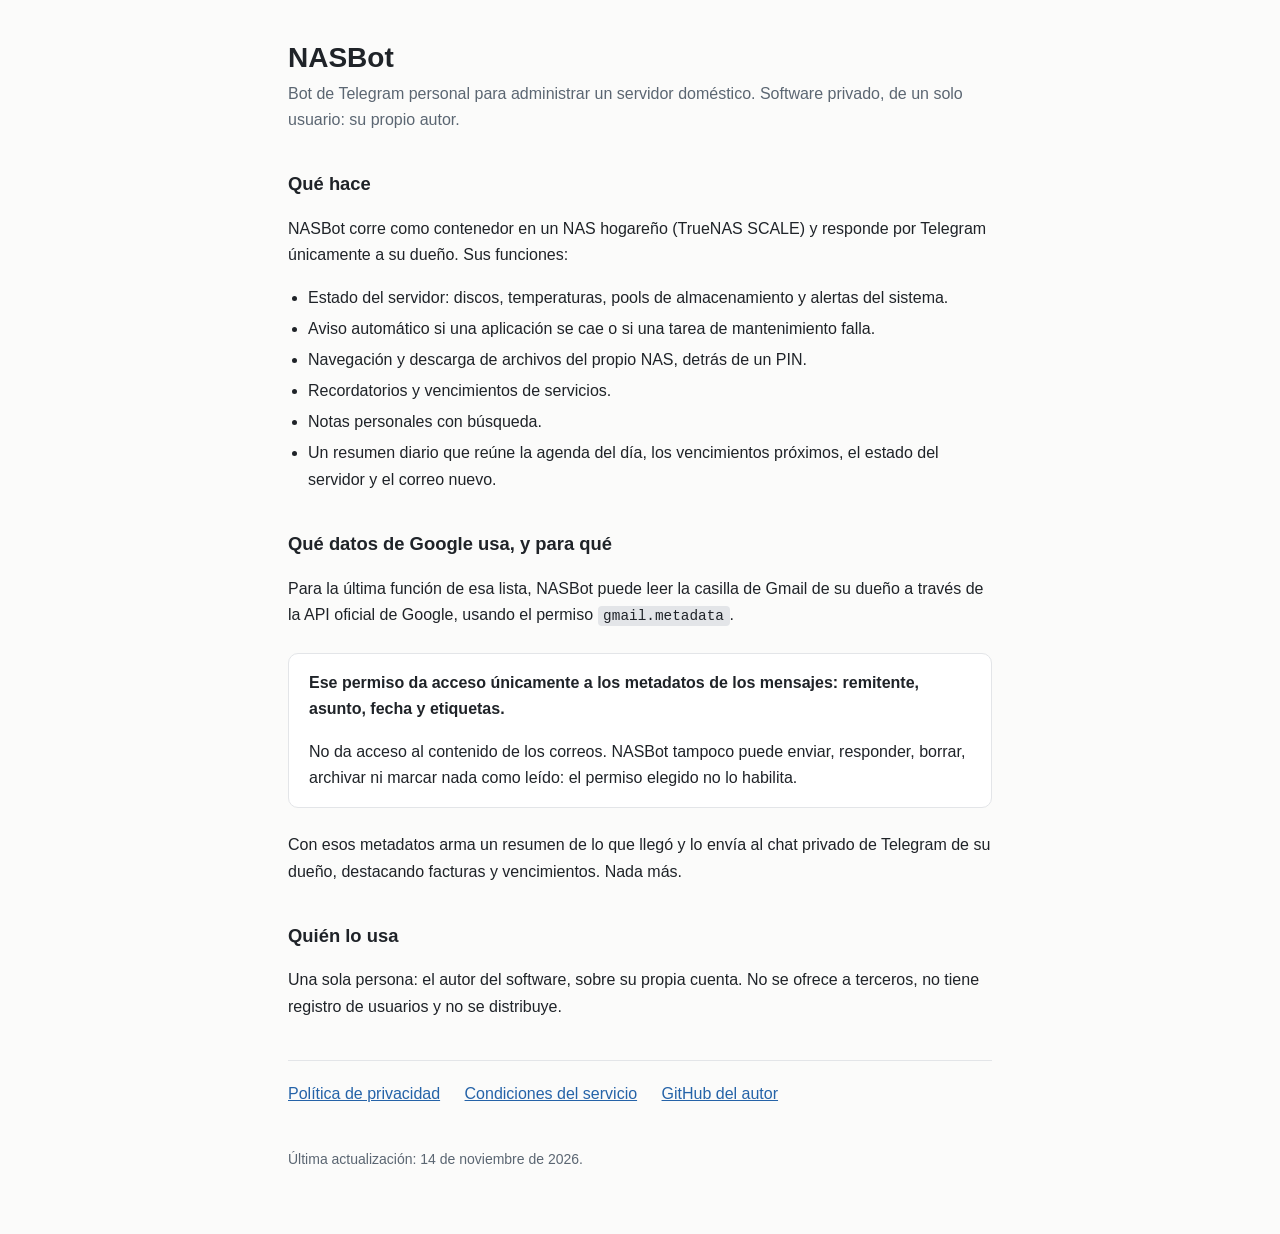
==== index.html @ fcce8c7f "Páginas públicas de NASBot: inicio, privacidad y condiciones Necesarias para publicar la pantalla de" ====
<!doctype html>
<html lang="es">
<head>
<meta charset="utf-8">
<meta name="viewport" content="width=device-width, initial-scale=1">
<title>NASBot</title>
<link rel="stylesheet" href="estilo.css">
</head>
<body>
<main>
  <h1>NASBot</h1>
  <p class="bajada">Bot de Telegram personal para administrar un servidor doméstico. Software privado, de un solo usuario: su propio autor.</p>

  <h2>Qué hace</h2>
  <p>NASBot corre como contenedor en un NAS hogareño (TrueNAS SCALE) y responde
  por Telegram únicamente a su dueño. Sus funciones:</p>
  <ul>
    <li>Estado del servidor: discos, temperaturas, pools de almacenamiento y alertas del sistema.</li>
    <li>Aviso automático si una aplicación se cae o si una tarea de mantenimiento falla.</li>
    <li>Navegación y descarga de archivos del propio NAS, detrás de un PIN.</li>
    <li>Recordatorios y vencimientos de servicios.</li>
    <li>Notas personales con búsqueda.</li>
    <li>Un resumen diario que reúne la agenda del día, los vencimientos próximos, el estado del servidor y el correo nuevo.</li>
  </ul>

  <h2>Qué datos de Google usa, y para qué</h2>
  <p>Para la última función de esa lista, NASBot puede leer la casilla de Gmail
  de su dueño a través de la API oficial de Google, usando el permiso
  <code>gmail.metadata</code>.</p>

  <div class="caja">
    <p><strong>Ese permiso da acceso únicamente a los metadatos de los mensajes:
    remitente, asunto, fecha y etiquetas.</strong></p>
    <p>No da acceso al contenido de los correos. NASBot tampoco puede enviar,
    responder, borrar, archivar ni marcar nada como leído: el permiso elegido
    no lo habilita.</p>
  </div>

  <p>Con esos metadatos arma un resumen de lo que llegó y lo envía al chat
  privado de Telegram de su dueño, destacando facturas y vencimientos. Nada más.</p>

  <h2>Quién lo usa</h2>
  <p>Una sola persona: el autor del software, sobre su propia cuenta. No se
  ofrece a terceros, no tiene registro de usuarios y no se distribuye.</p>

  <nav>
    <a href="privacidad.html">Política de privacidad</a>
    <a href="terminos.html">Condiciones del servicio</a>
    <a href="https://github.com/iFacuFerra">GitHub del autor</a>
  </nav>
  <footer>Última actualización: 14 de noviembre de 2026.</footer>
</main>
</body>
</html>
---- estilo.css ----
:root {
  --fondo: #fbfbfa;
  --texto: #1f2328;
  --suave: #5b6672;
  --borde: #e3e5e8;
  --acento: #2563a8;
  --caja: #ffffff;
}
@media (prefers-color-scheme: dark) {
  :root {
    --fondo: #14171a;
    --texto: #e6e8ea;
    --suave: #9aa4ae;
    --borde: #2a2f35;
    --acento: #6aa7e8;
    --caja: #1b1f23;
  }
}
* { box-sizing: border-box; }
body {
  margin: 0;
  padding: 2.5rem 1.25rem 4rem;
  background: var(--fondo);
  color: var(--texto);
  font: 16px/1.65 -apple-system, BlinkMacSystemFont, "Segoe UI", Roboto, Helvetica, Arial, sans-serif;
}
main { max-width: 44rem; margin: 0 auto; }
h1 { font-size: 1.75rem; line-height: 1.25; margin: 0 0 .35rem; }
h2 { font-size: 1.15rem; margin: 2.25rem 0 .6rem; }
.bajada { color: var(--suave); margin: 0 0 2rem; }
a { color: var(--acento); }
ul { padding-left: 1.25rem; }
li { margin: .3rem 0; }
.caja {
  background: var(--caja);
  border: 1px solid var(--borde);
  border-radius: 10px;
  padding: 1rem 1.25rem;
  margin: 1.5rem 0;
}
.caja p:first-child { margin-top: 0; }
.caja p:last-child { margin-bottom: 0; }
code {
  background: var(--borde);
  border-radius: 4px;
  padding: .1rem .35rem;
  font-size: .9em;
}
nav { margin: 2.5rem 0 0; padding-top: 1.25rem; border-top: 1px solid var(--borde); }
nav a { margin-right: 1.25rem; }
footer { margin-top: 2.5rem; color: var(--suave); font-size: .875rem; }
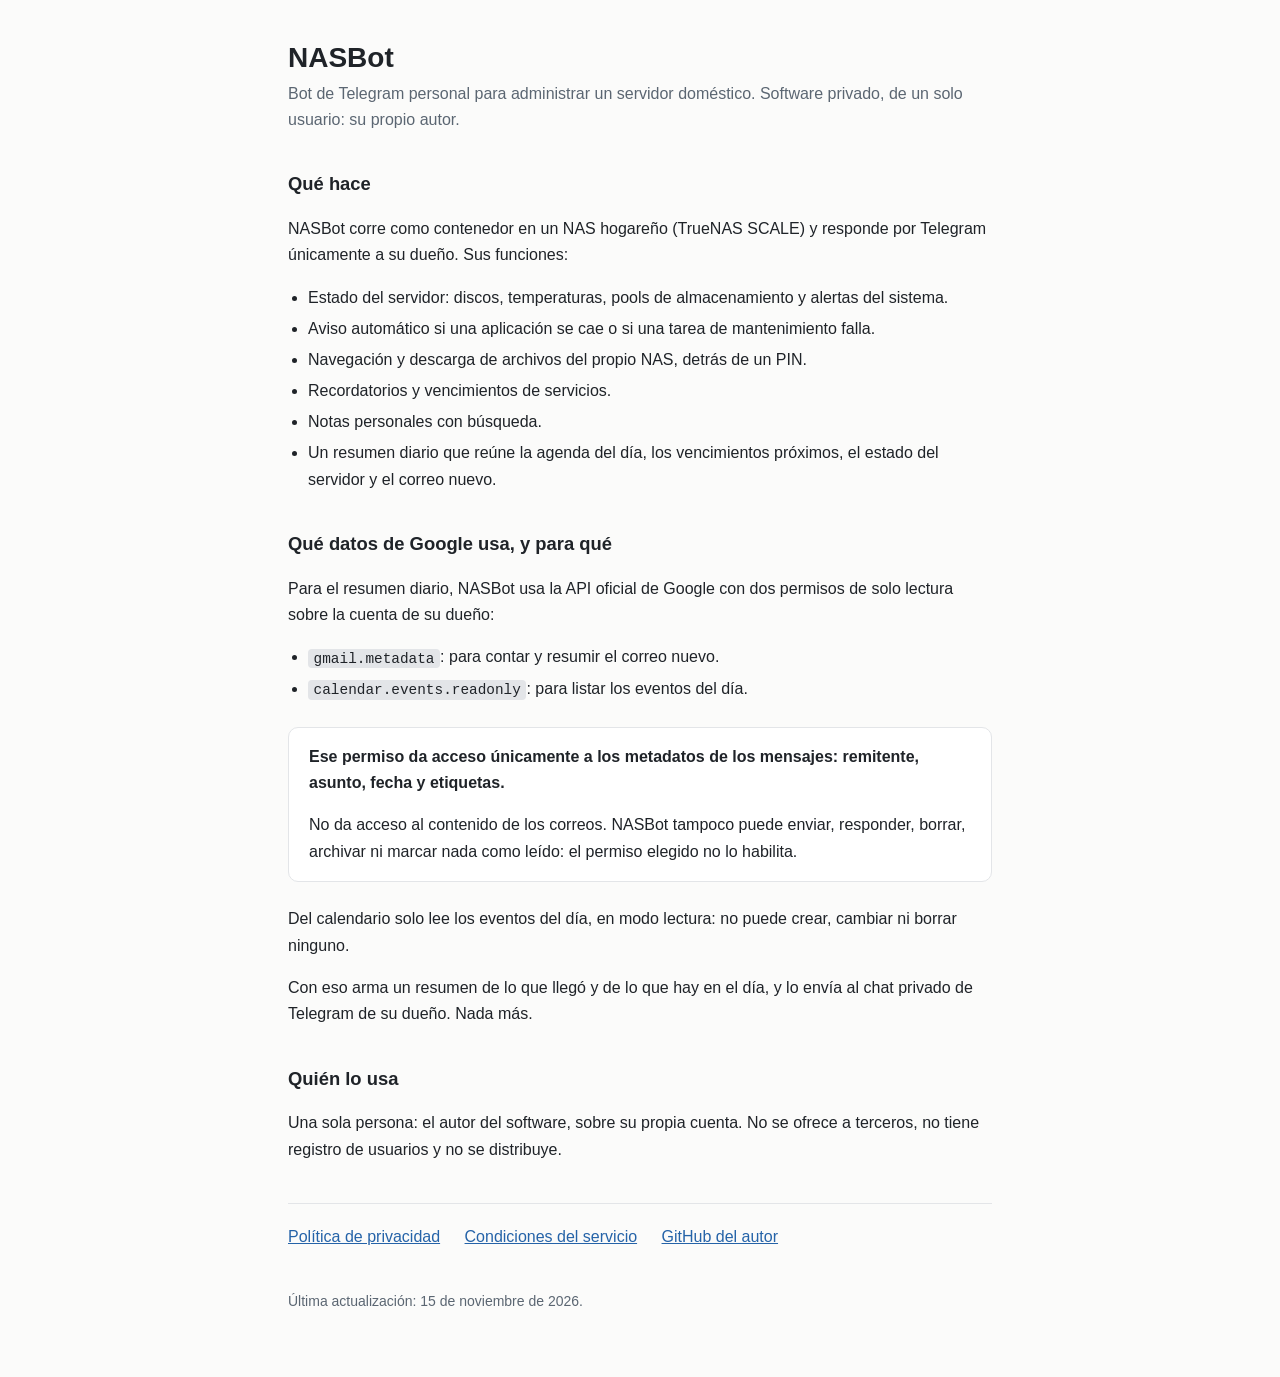
==== commit bb9279da: "Declarar el acceso de solo lectura a Google Calendar El bot ahora lee los eventos del día para el re" ====
--- a/index.html
+++ b/index.html
@@ -24,9 +24,12 @@
   </ul>
 
   <h2>Qué datos de Google usa, y para qué</h2>
-  <p>Para la última función de esa lista, NASBot puede leer la casilla de Gmail
-  de su dueño a través de la API oficial de Google, usando el permiso
-  <code>gmail.metadata</code>.</p>
+  <p>Para el resumen diario, NASBot usa la API oficial de Google con dos
+  permisos de solo lectura sobre la cuenta de su dueño:</p>
+  <ul>
+    <li><code>gmail.metadata</code>: para contar y resumir el correo nuevo.</li>
+    <li><code>calendar.events.readonly</code>: para listar los eventos del día.</li>
+  </ul>
 
   <div class="caja">
     <p><strong>Ese permiso da acceso únicamente a los metadatos de los mensajes:
@@ -36,8 +39,11 @@
     no lo habilita.</p>
   </div>
 
-  <p>Con esos metadatos arma un resumen de lo que llegó y lo envía al chat
-  privado de Telegram de su dueño, destacando facturas y vencimientos. Nada más.</p>
+  <p>Del calendario solo lee los eventos del día, en modo lectura: no puede
+  crear, cambiar ni borrar ninguno.</p>
+
+  <p>Con eso arma un resumen de lo que llegó y de lo que hay en el día, y lo
+  envía al chat privado de Telegram de su dueño. Nada más.</p>
 
   <h2>Quién lo usa</h2>
   <p>Una sola persona: el autor del software, sobre su propia cuenta. No se
@@ -48,7 +54,7 @@
     <a href="terminos.html">Condiciones del servicio</a>
     <a href="https://github.com/iFacuFerra">GitHub del autor</a>
   </nav>
-  <footer>Última actualización: 14 de noviembre de 2026.</footer>
+  <footer>Última actualización: 15 de noviembre de 2026.</footer>
 </main>
 </body>
 </html>
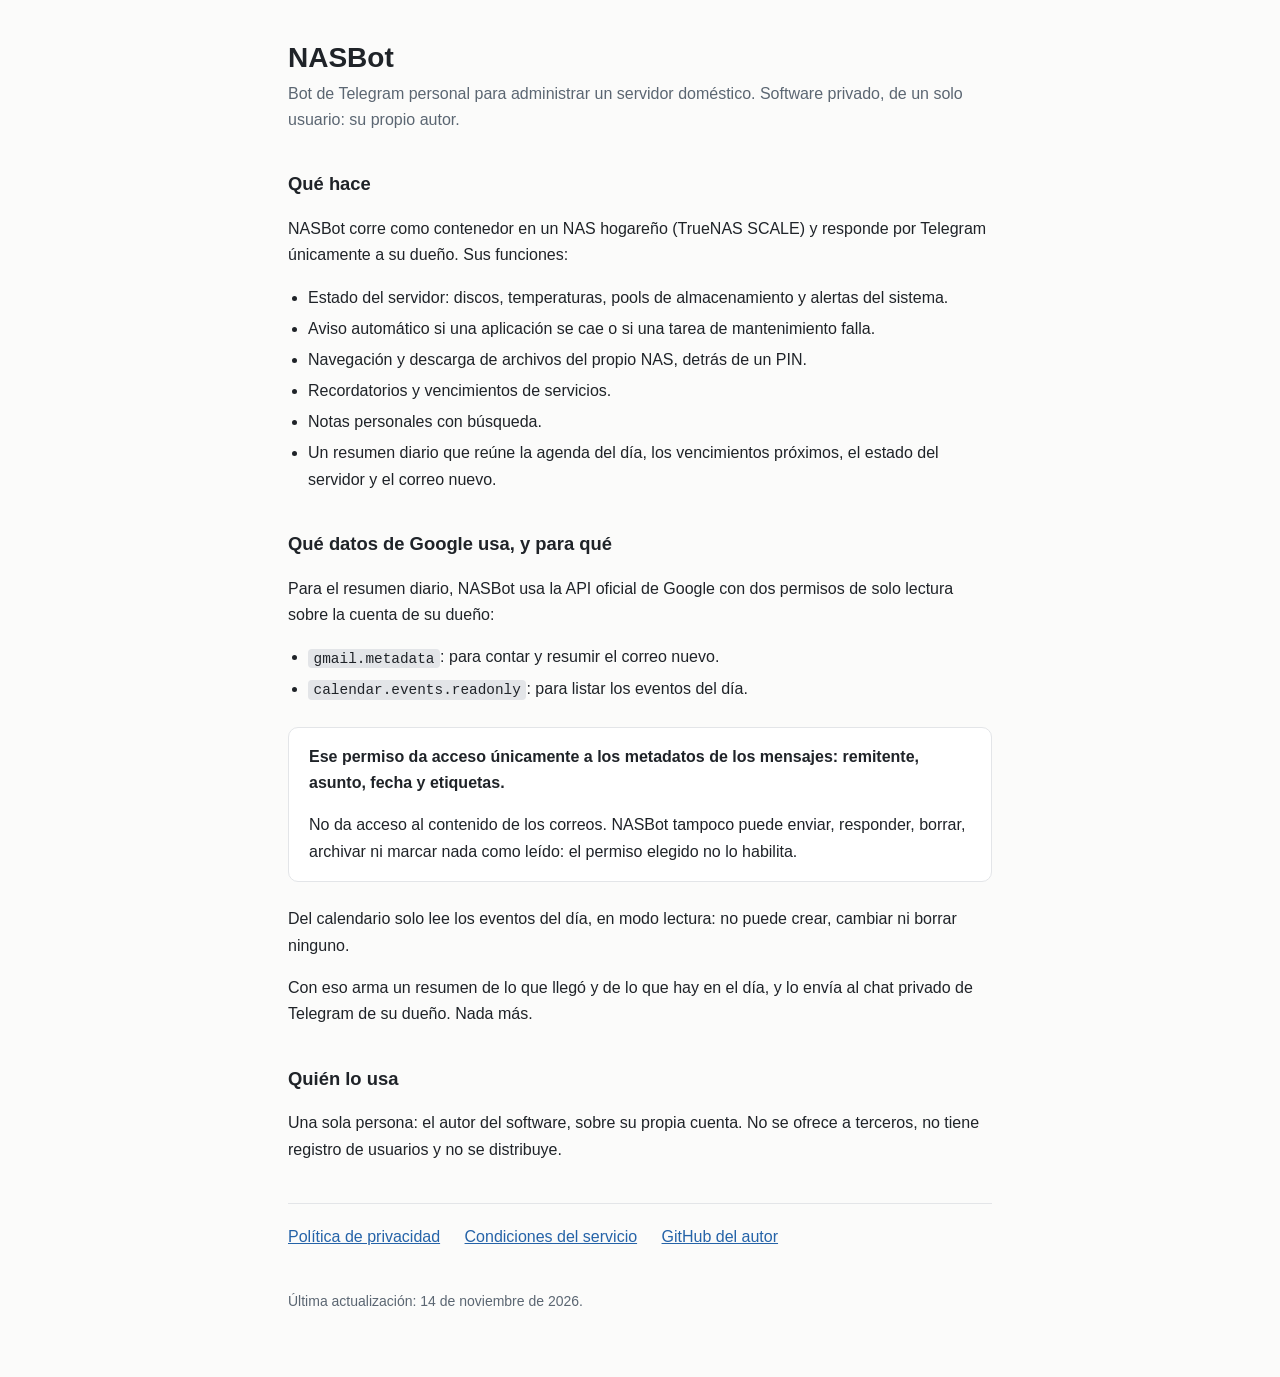
==== commit e779b7a6: "Corregir la fecha de vigencia: es el 14, no el 15 de noviembre Co-Authored-By: Claude Opus 5.5 <nore" ====
--- a/index.html
+++ b/index.html
@@ -54,7 +54,7 @@
     <a href="terminos.html">Condiciones del servicio</a>
     <a href="https://github.com/iFacuFerra">GitHub del autor</a>
   </nav>
-  <footer>Última actualización: 15 de noviembre de 2026.</footer>
+  <footer>Última actualización: 14 de noviembre de 2026.</footer>
 </main>
 </body>
 </html>
